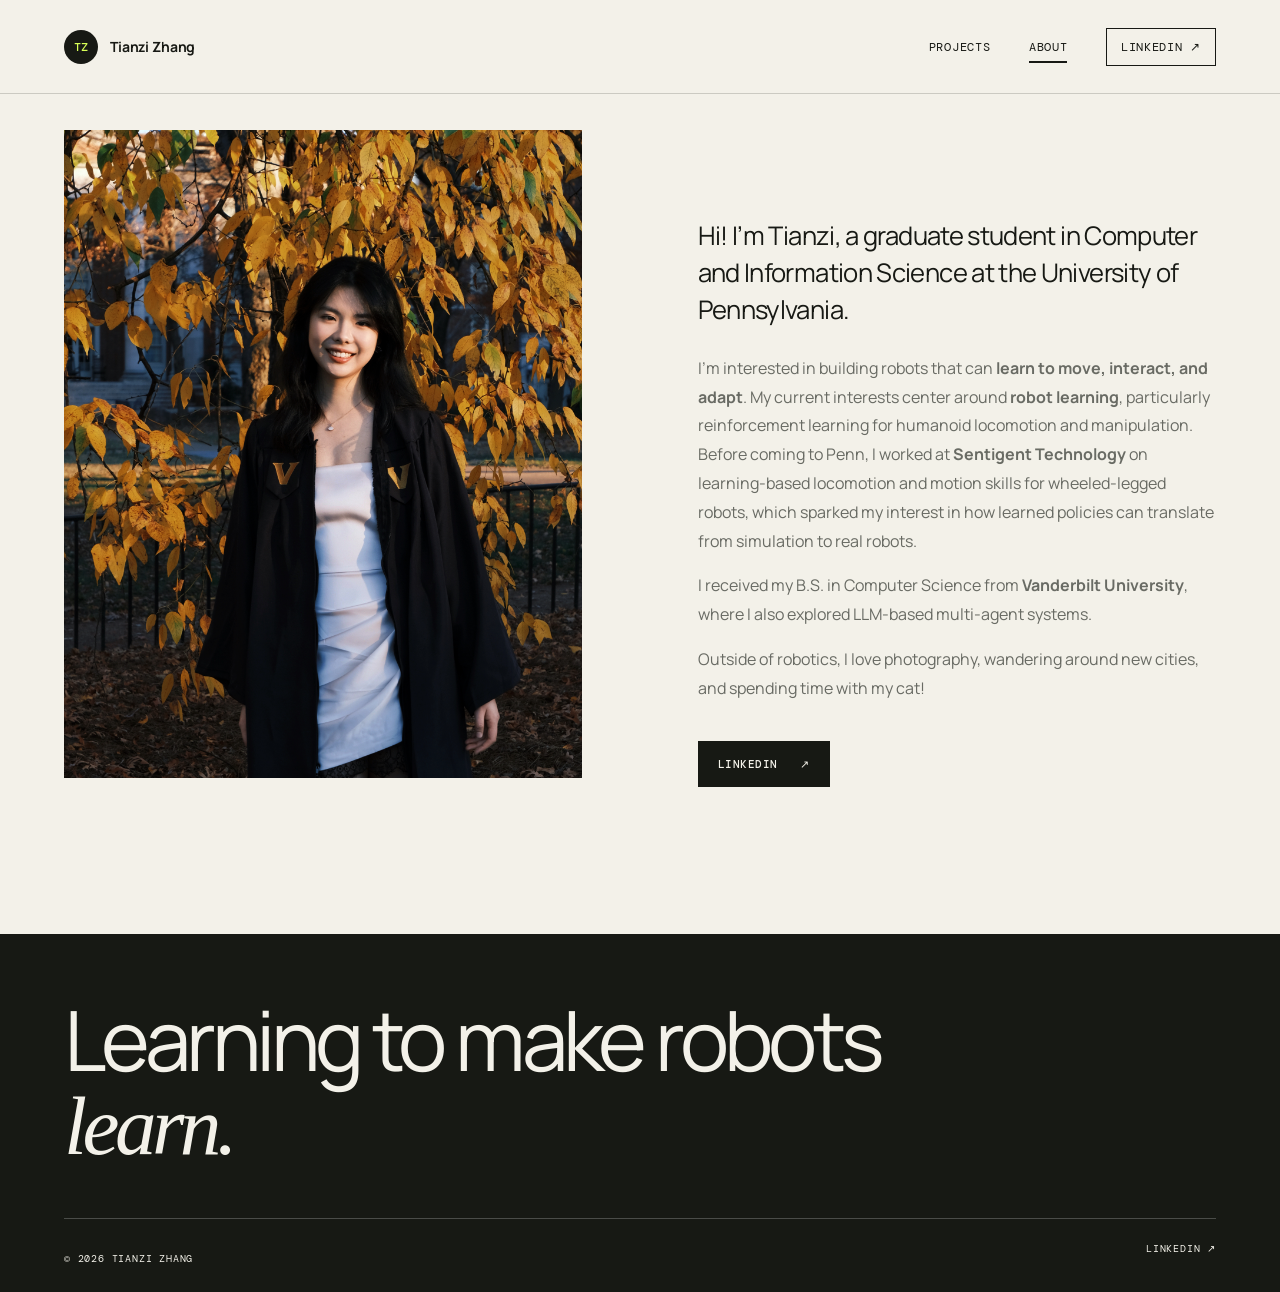
==== about.html @ fa408e40 "Initial portfolio" ====
<!doctype html>
<html lang="en">
  <head>
    <meta charset="UTF-8" />
    <meta name="viewport" content="width=device-width, initial-scale=1.0" />
    <meta
      name="description"
      content="About Tianzi Zhang, robotics engineer and researcher."
    />
    <title>About — Tianzi Zhang</title>
    <link rel="preconnect" href="https://fonts.googleapis.com" />
    <link rel="preconnect" href="https://fonts.gstatic.com" crossorigin />
    <link
      href="https://fonts.googleapis.com/css2?family=DM+Mono:wght@300;400;500&family=Manrope:wght@400;500;600;700&display=swap"
      rel="stylesheet"
    />
    <link rel="stylesheet" href="styles.css?v=20260826-3" />
  </head>
  <body>
    <header class="site-header">
      <a class="brand" href="index.html"
        ><span class="brand-mark">TZ</span><span>Tianzi Zhang</span></a
      >
      <nav aria-label="Main navigation">
        <a href="index.html">Projects</a
        ><a class="active" href="about.html">About</a
        ><a
          class="nav-github"
          href="https://www.linkedin.com/in/tianzi-zhang-805387255/"
          target="_blank"
          rel="noreferrer"
          >LinkedIn <span>↗</span></a
        >
      </nav>
    </header>
    <main class="about-page">
      <section class="about-hero">
        <figure class="about-portrait">
          <img
            src="me.jpg"
            alt="Portrait of Tianzi Zhang"
            width="1760"
            height="3120"
            decoding="async"
          />
          <figcaption>Tianzi Zhang <span>About me</span></figcaption>
        </figure>
        <div class="about-intro">
          <p class="lead">
            Hi! I’m Tianzi, a graduate student in Computer and Information
            Science at the University of Pennsylvania.
          </p>
          <p>
            I’m interested in building robots that can
            <strong>learn to move, interact, and adapt</strong>. My current
            interests center around <strong>robot learning</strong>,
            particularly reinforcement learning for humanoid locomotion and
            manipulation. Before coming to Penn, I worked at
            <strong>Sentigent Technology</strong> on learning-based locomotion
            and motion skills for wheeled-legged robots, which sparked my
            interest in how learned policies can translate from simulation to
            real robots.
          </p>
          <p>
            I received my B.S. in Computer Science from
            <strong>Vanderbilt University</strong>, where I also explored
            LLM-based multi-agent systems.
          </p>
          <p>
            Outside of robotics, I love photography, wandering around new
            cities, and spending time with my cat!
          </p>
          <div class="button-row">
            <a
              class="button primary"
              href="https://www.linkedin.com/in/tianzi-zhang-805387255/"
              target="_blank"
              rel="noreferrer"
              >LinkedIn <span>↗</span></a
            >
          </div>
        </div>
      </section>
    </main>
    <footer>
      <p class="footer-statement">
        Learning to make robots <br /><em>learn.</em>
      </p>
      <div class="footer-meta">
        <p>© <span data-year></span> Tianzi Zhang</p>
        <div>
          <a
            href="https://www.linkedin.com/in/tianzi-zhang-805387255/"
            target="_blank"
            rel="noreferrer"
            >LinkedIn ↗</a>
        </div>
      </div>
    </footer>
    <script src="script.js"></script>
  </body>
</html>
---- styles.css ----
:root {
  --ink: #171914;
  --paper: #f3f1e9;
  --acid: #d8ff57;
  --muted: #696b64;
  --line: rgba(23, 25, 20, 0.18);
  --mono: "DM Mono", monospace;
  --sans: "Manrope", sans-serif;
}
* {
  box-sizing: border-box;
}
html {
  scroll-behavior: smooth;
}
body {
  margin: 0;
  background: var(--paper);
  color: var(--ink);
  font-family: var(--sans);
  -webkit-font-smoothing: antialiased;
}
a {
  color: inherit;
  text-decoration: none;
}
.site-header {
  height: 94px;
  display: flex;
  align-items: center;
  justify-content: space-between;
  padding: 0 clamp(24px, 5vw, 80px);
  border-bottom: 1px solid var(--line);
  position: relative;
  z-index: 5;
}
.brand {
  display: flex;
  align-items: center;
  gap: 12px;
  font-size: 14px;
  font-weight: 700;
  letter-spacing: -0.01em;
}
.brand-mark {
  width: 34px;
  height: 34px;
  display: grid;
  place-items: center;
  background: var(--ink);
  color: var(--acid);
  font: 500 12px var(--mono);
  border-radius: 50%;
}
nav {
  display: flex;
  align-items: center;
  gap: clamp(20px, 3vw, 44px);
  font: 400 12px var(--mono);
  text-transform: uppercase;
  letter-spacing: 0.06em;
}
nav a {
  position: relative;
  padding: 12px 0;
}
nav a.active:after {
  content: "";
  position: absolute;
  left: 0;
  right: 0;
  bottom: 4px;
  height: 2px;
  background: var(--ink);
}
nav .nav-github {
  border: 1px solid var(--ink);
  padding: 10px 14px;
}
.hero {
  min-height: calc(100vh - 94px);
  padding: clamp(90px, 14vh, 160px) clamp(24px, 8vw, 130px) 80px;
  display: flex;
  flex-direction: column;
  justify-content: center;
  position: relative;
  overflow: hidden;
}
.hero:after {
  content: "";
  position: absolute;
  width: 34vw;
  height: 34vw;
  max-width: 520px;
  max-height: 520px;
  border: 1px solid var(--line);
  border-radius: 50%;
  right: -8vw;
  top: 8%;
  box-shadow:
    0 0 0 55px var(--paper),
    0 0 0 56px var(--line),
    0 0 0 110px var(--paper),
    0 0 0 111px var(--line);
  z-index: -1;
}
.eyebrow {
  font: 400 11px var(--mono);
  text-transform: uppercase;
  letter-spacing: 0.14em;
  margin: 0 0 28px;
}
.status-dot {
  display: inline-block;
  width: 8px;
  height: 8px;
  background: #68bd36;
  border-radius: 50%;
  margin-right: 9px;
  box-shadow: 0 0 0 4px rgba(104, 189, 54, 0.15);
}
h1 {
  font-size: clamp(48px, 7.8vw, 118px);
  line-height: 0.96;
  letter-spacing: -0.065em;
  margin: 0;
  font-weight: 500;
}
em {
  font-family: Georgia, serif;
  font-weight: 400;
}
.hero-copy {
  max-width: 570px;
  font-size: clamp(16px, 1.45vw, 21px);
  line-height: 1.65;
  color: var(--muted);
  margin: 42px 0 34px;
}
.text-link {
  font: 500 12px var(--mono);
  text-transform: uppercase;
  letter-spacing: 0.05em;
  border-bottom: 1px solid var(--ink);
  padding-bottom: 8px;
  align-self: flex-start;
}
.text-link span {
  margin-left: 20px;
}
.work {
  padding: 120px clamp(24px, 5vw, 80px);
}
.section-heading {
  display: flex;
  justify-content: space-between;
  align-items: end;
  border-bottom: 1px solid var(--ink);
  padding-bottom: 18px;
  margin-bottom: 64px;
}
.section-heading h2 {
  font-size: 18px;
  margin: 0;
}
.section-heading p {
  font: 11px var(--mono);
  margin: 0;
}
.project-card {
  display: grid;
  grid-template-columns: minmax(0, 1.35fr) minmax(300px, 0.65fr);
  gap: clamp(35px, 6vw, 100px);
  align-items: center;
  padding: 0 0 110px;
}
.project-card.reversed {
  grid-template-columns: minmax(300px, 0.65fr) minmax(0, 1.35fr);
}
.project-card.reversed .project-media {
  order: 2;
}
.project-media {
  height: clamp(240px, 36vw, 503px);
  background: #d9d8d2;
  position: relative;
  overflow: hidden;
}
.project-media video {
  width: 100%;
  height: 100%;
  object-fit: cover;
  display: block;
}
.media-split {
  display: grid;
  grid-template-columns: 1fr 1fr;
  gap: 2px;
  background: var(--paper);
}
.media-label {
  position: absolute;
  left: 18px;
  top: 18px;
  background: var(--acid);
  padding: 8px 11px;
  font: 500 10px var(--mono);
  text-transform: uppercase;
  letter-spacing: 0.08em;
}
.project-info {
  display: grid;
  grid-template-columns: 42px 1fr;
  gap: 18px;
}
.project-number {
  font: 11px var(--mono);
  padding-top: 7px;
}
.project-type {
  font: 10px var(--mono);
  text-transform: uppercase;
  letter-spacing: 0.1em;
  color: var(--muted);
  margin: 0 0 17px;
}
.project-info h3 {
  font-size: clamp(25px, 2.4vw, 40px);
  line-height: 1.15;
  letter-spacing: -0.04em;
  margin: 0 0 24px;
  font-weight: 500;
}
.project-description {
  font-size: 14px;
  line-height: 1.75;
  color: var(--muted);
  max-width: 430px;
}
.tags {
  display: flex;
  flex-wrap: wrap;
  gap: 7px;
  margin-top: 25px;
}
.tags span {
  border: 1px solid var(--line);
  padding: 7px 9px;
  font: 10px var(--mono);
  text-transform: uppercase;
}
footer {
  background: var(--ink);
  color: var(--paper);
  padding: clamp(70px, 10vw, 140px) clamp(24px, 5vw, 80px) 34px;
}
.footer-statement {
  font-size: clamp(42px, 6.5vw, 96px);
  line-height: 1;
  margin: 0 0 100px;
  letter-spacing: -0.055em;
}
.footer-meta {
  display: flex;
  justify-content: space-between;
  border-top: 1px solid rgba(255, 255, 255, 0.22);
  padding-top: 23px;
  font: 10px var(--mono);
  text-transform: uppercase;
  letter-spacing: 0.08em;
}
.footer-meta div {
  display: flex;
  gap: 30px;
}
.about-page {
  padding: 0 clamp(24px, 5vw, 80px) 120px;
}
.about-hero {
  min-height: 720px;
  display: grid;
  grid-template-columns: 1fr 1fr;
  gap: 9vw;
  align-items: center;
}
.about-hero h1 {
  font-size: clamp(50px, 6.5vw, 96px);
}
.about-intro {
  padding-top: 70px;
  max-width: 600px;
}
.about-intro p {
  font-size: 16px;
  line-height: 1.8;
  color: var(--muted);
}
.about-intro .lead {
  font-size: clamp(22px, 2vw, 31px);
  line-height: 1.45;
  color: var(--ink);
  letter-spacing: -0.025em;
}
.button-row {
  display: flex;
  gap: 10px;
  margin-top: 38px;
}
.button {
  border: 1px solid var(--ink);
  padding: 15px 19px;
  font: 500 11px var(--mono);
  text-transform: uppercase;
  letter-spacing: 0.05em;
  display: inline-flex;
  align-items: center;
  gap: 22px;
}
.button.primary {
  background: var(--ink);
  color: var(--paper);
}
.button:hover {
  background: var(--acid);
  color: var(--ink);
}
.focus-grid {
  display: grid;
  grid-template-columns: repeat(3, 1fr);
  border-top: 1px solid var(--ink);
  border-bottom: 1px solid var(--ink);
}
.focus-grid > div {
  padding: 42px 40px 50px 0;
  border-right: 1px solid var(--line);
}
.focus-grid > div + div {
  padding-left: 40px;
}
.focus-grid > div:last-child {
  border: 0;
}
.focus-grid span {
  font: 10px var(--mono);
}
.focus-grid h2 {
  font-size: 24px;
  margin: 42px 0 12px;
}
.focus-grid p {
  font-size: 13px;
  line-height: 1.7;
  color: var(--muted);
  max-width: 260px;
}
.resume-page {
  padding: 70px clamp(24px, 5vw, 80px) 90px;
}
.resume-title {
  display: flex;
  align-items: end;
  justify-content: space-between;
  margin-bottom: 40px;
}
.resume-title h1 {
  font-size: clamp(54px, 7vw, 92px);
}
.resume-title .eyebrow {
  margin-bottom: 16px;
}
.pdf-shell {
  height: calc(200vh - 560px);
  min-height: 1300px;
  border: 1px solid var(--line);
  background: #deddd8;
  padding: 12px;
}
.pdf-shell object {
  width: 100%;
  height: 100%;
  display: block;
}
.pdf-fallback {
  display: grid;
  place-items: center;
  height: 100%;
  align-content: center;
  gap: 15px;
}
@media (max-width: 800px) {
  .site-header {
    height: auto;
    min-height: 80px;
    align-items: flex-start;
    padding-top: 22px;
    padding-bottom: 18px;
  }
  .brand > span:last-child {
    display: none;
  }
  nav {
    gap: 17px;
    flex-wrap: wrap;
    justify-content: flex-end;
  }
  nav .nav-github {
    display: none;
  }
  .hero {
    min-height: 720px;
  }
  .project-card,
  .project-card.reversed {
    grid-template-columns: 1fr;
  }
  .project-card.reversed .project-media {
    order: 0;
  }
  .project-info {
    max-width: 600px;
  }
  .about-hero {
    grid-template-columns: 1fr;
    padding: 100px 0;
    gap: 25px;
  }
  .about-intro {
    padding: 0;
  }
  .focus-grid {
    grid-template-columns: 1fr;
  }
  .focus-grid > div,
  .focus-grid > div + div {
    padding: 32px 0;
    border-right: 0;
    border-bottom: 1px solid var(--line);
  }
  .focus-grid > div:last-child {
    border-bottom: 0;
  }
  .focus-grid h2 {
    margin-top: 20px;
  }
  .resume-title {
    align-items: flex-start;
    gap: 25px;
    flex-direction: column;
  }
  .pdf-shell {
    height: 150vh;
    min-height: 1000px;
  }
  .footer-meta {
    gap: 25px;
    align-items: flex-start;
    flex-direction: column;
  }
}
@media (prefers-reduced-motion: reduce) {
  html {
    scroll-behavior: auto;
  }
  video {
    display: none;
  }
  .project-media {
    background: linear-gradient(135deg, #c6c6bf, #edede7);
  }
}
.about-portrait {
  position: relative;
  width: min(100%, 520px);
  aspect-ratio: 4/5;
  margin: 0 auto;
  overflow: hidden;
  background: #d9d8d2;
  align-self: center;
}
.about-portrait img {
  display: block;
  width: 100%;
  height: 100%;
  object-fit: cover;
  object-position: center 43%;
}
.about-portrait figcaption {
  display: none;
}
@media (max-width: 800px) {
  .about-portrait {
    width: min(100%, 520px);
    justify-self: center;
  }
}

footer {
  width: 100%;
  margin-inline: 0;
  padding-top: clamp(35px, 5vw, 70px);
  padding-bottom: 17px;
}

.footer-statement {
  margin-bottom: 50px;
}

.media-grid-four {
  grid-template-columns: repeat(2, 1fr);
  grid-template-rows: repeat(2, 1fr);
}

.media-grid-four video {
  min-width: 0;
  min-height: 0;
}

.media-stack {
  display: grid;
  grid-template-rows: repeat(2, 1fr);
  gap: 2px;
}

.media-stack video {
  min-width: 0;
  min-height: 0;
}

.media-placeholder {
  display: grid;
  place-items: center;
  background: linear-gradient(135deg, #d9d8d2, #ecebe5);
}

.media-placeholder p {
  margin: 0;
  color: var(--muted);
  font: 400 11px var(--mono);
  text-transform: uppercase;
  letter-spacing: 0.1em;
}

.project-page {
  padding: 0 clamp(24px, 5vw, 80px) 120px;
}

.project-detail-hero {
  padding: clamp(70px, 10vw, 130px) 0 70px;
  border-bottom: 1px solid var(--ink);
}

.back-link {
  display: inline-block;
  margin-bottom: 70px;
  font: 500 11px var(--mono);
  text-transform: uppercase;
  letter-spacing: 0.06em;
}

.project-detail-hero h1 {
  max-width: 1100px;
  font-size: clamp(48px, 7vw, 104px);
}

.project-detail-summary {
  display: grid;
  grid-template-columns: minmax(0, 1fr) minmax(280px, 0.55fr);
  gap: clamp(40px, 8vw, 130px);
  align-items: end;
  margin-top: 48px;
}

.project-detail-summary > p {
  max-width: 760px;
  margin: 0;
  color: var(--muted);
  font-size: clamp(17px, 1.5vw, 22px);
  line-height: 1.65;
}

.confidential-note {
  border-left: 3px solid var(--acid);
  padding-left: 18px;
  font: 400 11px/1.7 var(--mono);
  text-transform: uppercase;
  letter-spacing: 0.04em;
}

.project-feature {
  height: clamp(420px, 62vw, 860px);
  margin: 70px 0 100px;
  overflow: hidden;
  background: #d9d8d2;
}

.project-feature video {
  display: block;
  width: 100%;
  height: 100%;
  object-fit: cover;
}

.project-feature.media-split {
  display: grid;
}

.project-content {
  display: grid;
  grid-template-columns: minmax(190px, 0.35fr) minmax(0, 1fr);
  gap: clamp(55px, 10vw, 160px);
  max-width: 1250px;
  margin: 0 auto;
}

.project-meta {
  margin: 0;
}

.project-meta div {
  padding: 18px 0;
  border-top: 1px solid var(--line);
}

.project-meta div:last-child {
  border-bottom: 1px solid var(--line);
}

.project-meta dt {
  margin-bottom: 8px;
  color: var(--muted);
  font: 400 9px var(--mono);
  text-transform: uppercase;
  letter-spacing: 0.1em;
}

.project-meta dd {
  margin: 0;
  font-size: 13px;
  line-height: 1.6;
}

.project-copy section {
  padding-bottom: 70px;
}

.project-copy h2 {
  margin: 0 0 22px;
  font-size: clamp(28px, 3vw, 44px);
  font-weight: 500;
  letter-spacing: -0.04em;
}

.project-copy p {
  max-width: 760px;
  margin: 0;
  color: var(--muted);
  font-size: 16px;
  line-height: 1.85;
}

.project-next {
  display: flex;
  justify-content: space-between;
  gap: 30px;
  margin-top: 60px;
  padding-top: 30px;
  border-top: 1px solid var(--ink);
  font: 500 11px var(--mono);
  text-transform: uppercase;
  letter-spacing: 0.05em;
}

@media (max-width: 800px) {
  .project-detail-summary,
  .project-content {
    grid-template-columns: 1fr;
  }

  .back-link {
    margin-bottom: 45px;
  }

  .project-feature {
    height: 58vw;
    min-height: 320px;
    margin: 50px 0 70px;
  }
}
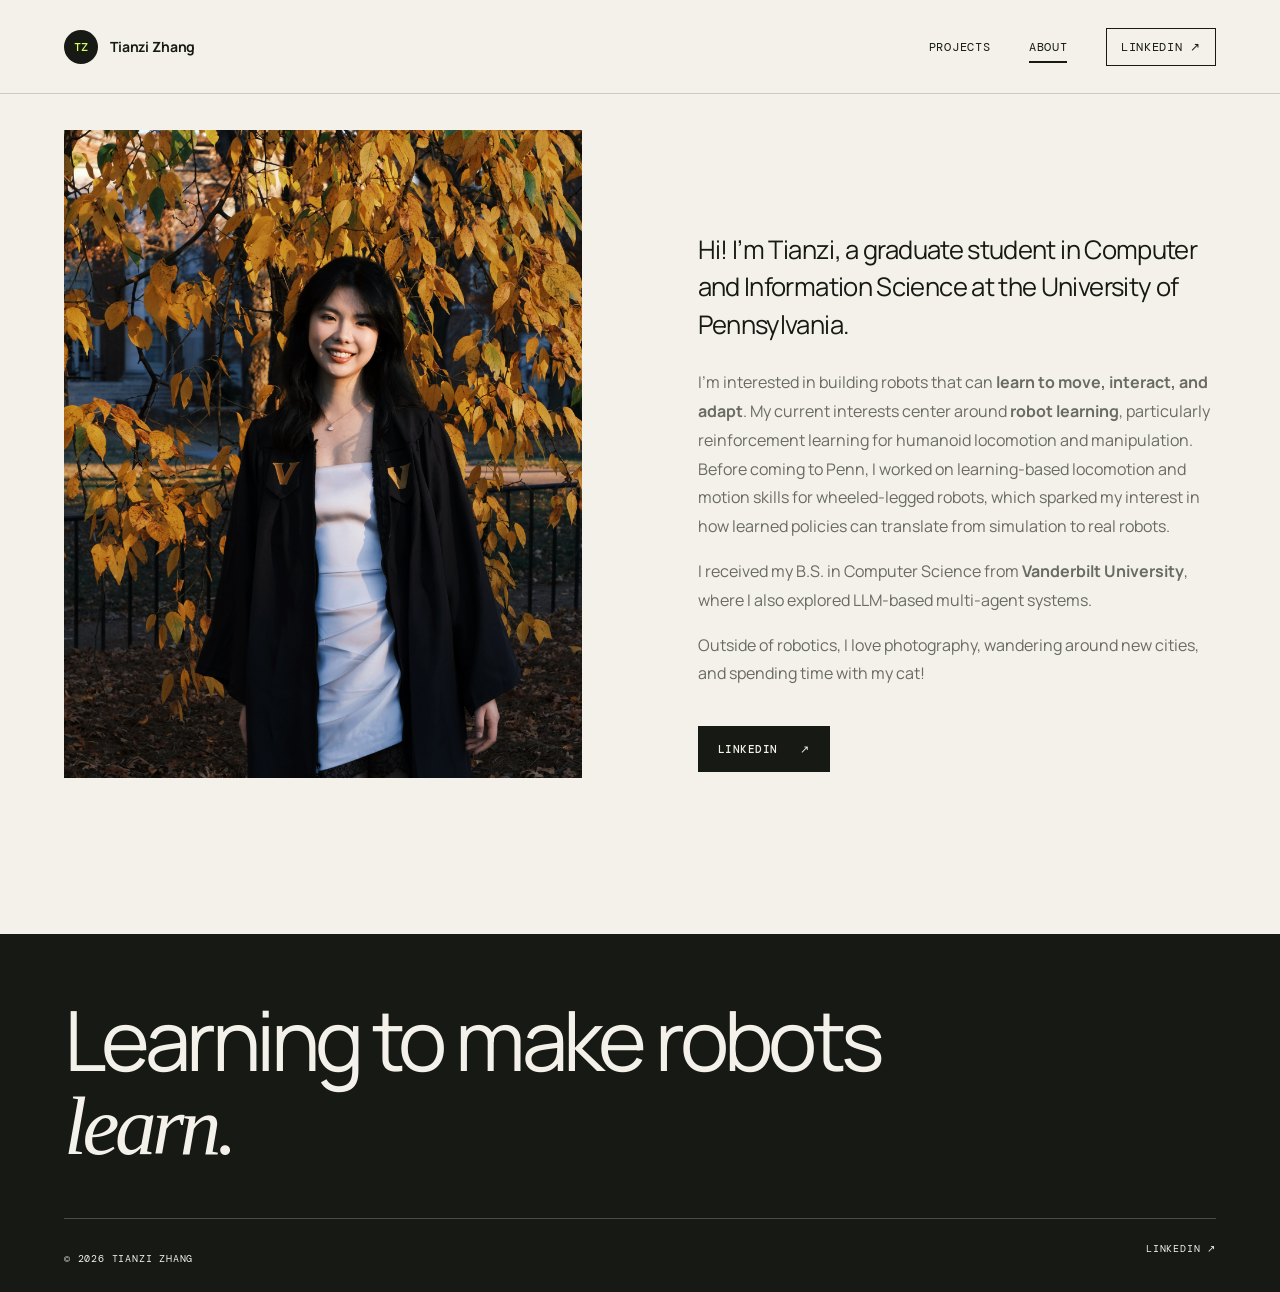
==== commit cd955e2d: "updated portfolio" ====
--- a/about.html
+++ b/about.html
@@ -55,11 +55,10 @@
             <strong>learn to move, interact, and adapt</strong>. My current
             interests center around <strong>robot learning</strong>,
             particularly reinforcement learning for humanoid locomotion and
-            manipulation. Before coming to Penn, I worked at
-            <strong>Sentigent Technology</strong> on learning-based locomotion
-            and motion skills for wheeled-legged robots, which sparked my
-            interest in how learned policies can translate from simulation to
-            real robots.
+            manipulation. Before coming to Penn, I worked on learning-based
+            locomotion and motion skills for wheeled-legged robots, which
+            sparked my interest in how learned policies can translate from
+            simulation to real robots.
           </p>
           <p>
             I received my B.S. in Computer Science from
@@ -93,7 +92,8 @@
             href="https://www.linkedin.com/in/tianzi-zhang-805387255/"
             target="_blank"
             rel="noreferrer"
-            >LinkedIn ↗</a>
+            >LinkedIn ↗</a
+          >
         </div>
       </div>
     </footer>
